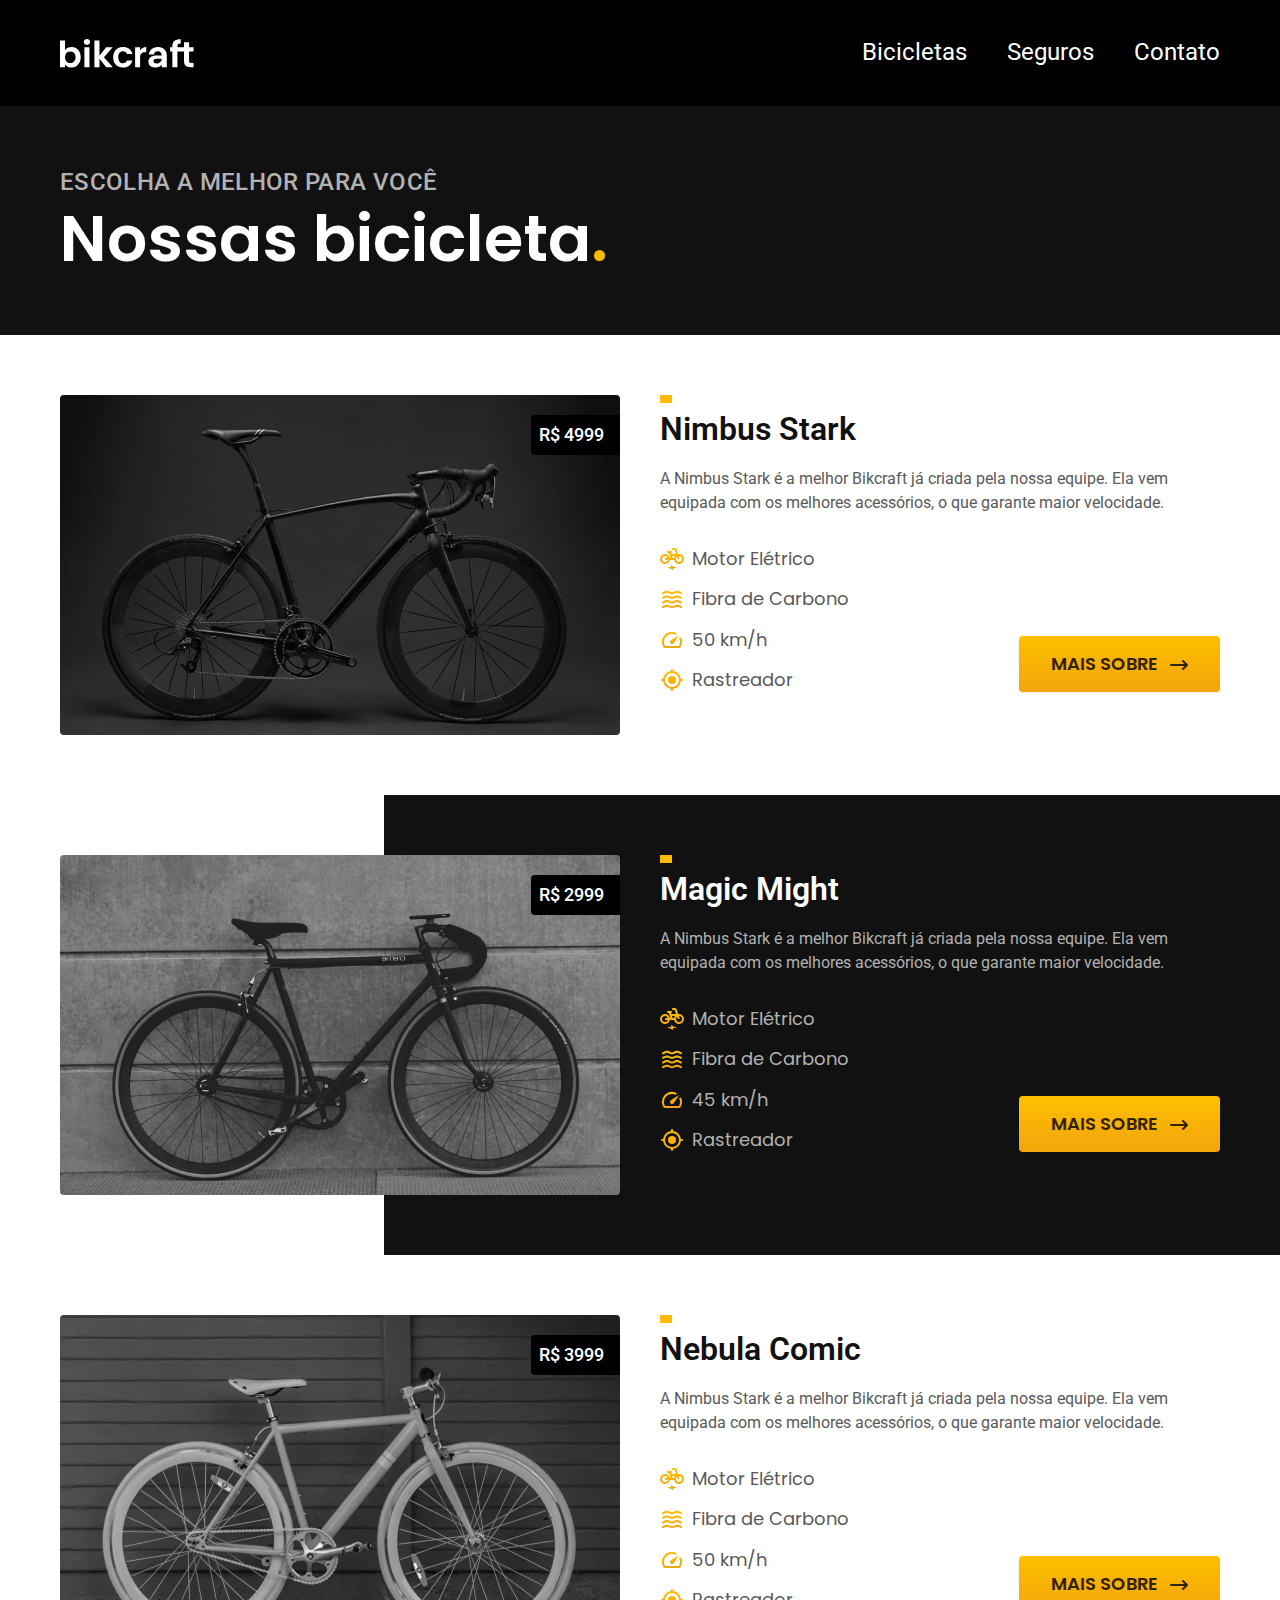
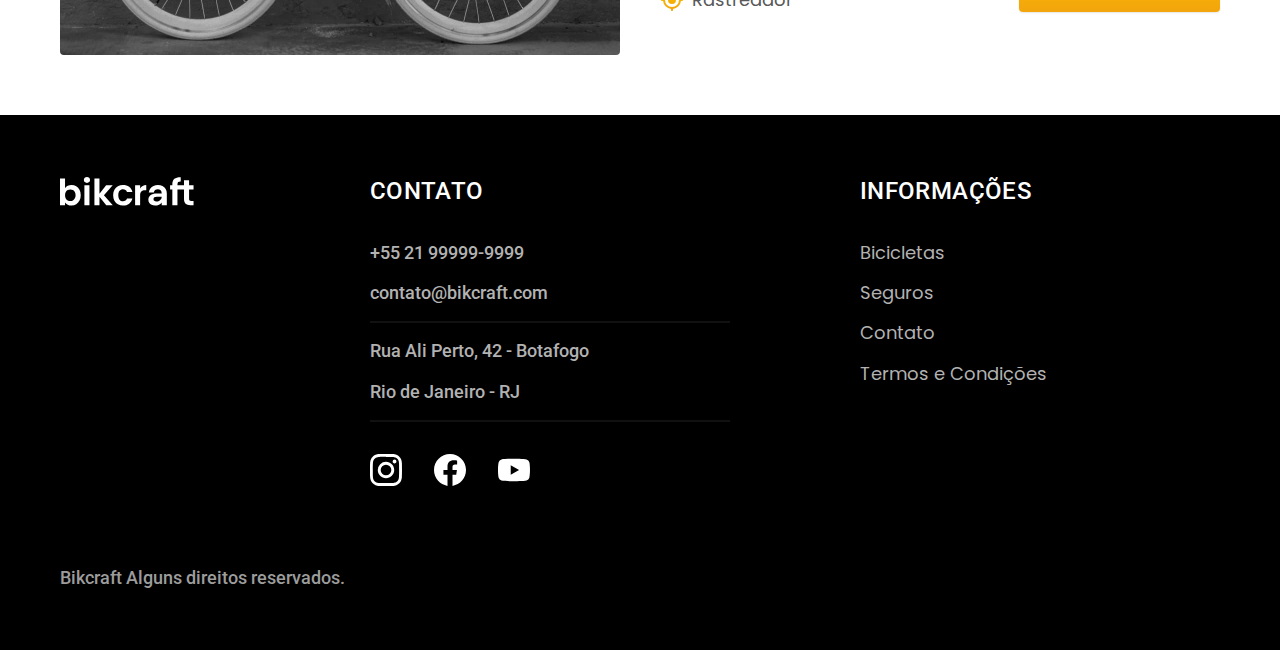
==== bicicletas.html @ b52d88e2 "pagina-bicicletas" ====
<!DOCTYPE html>
<html lang="pt-br">
    <head>
        <meta charset="UTF-8">
        <meta name="viewport" content="width=device-width, initial-scale=1.0">
        
        <title>Bicicletas | Bikcraft</title>
        <meta name="description" content="Termos e Condições">
        <link rel="stylesheet" href="./css/style.css">

        <link rel="preconnect" href="https://fonts.googleapis.com">
        <link rel="preconnect" href="https://fonts.gstatic.com" crossorigin>
        <link href="https://fonts.googleapis.com/css2?family=Merriweather:ital,wght@1,900&family=Poppins:wght@400;600&family=Roboto:wght@400;500&display=swap" rel="stylesheet">

    </head>

<body id="bicicletas">

<header class="header-bg">
    <div class="header container">
        <a href="./">
            <img src="img/bikcraft.svg" alt="Bikcraft">
        </a>
        
        <nav aria-label="primaria">
            <ul class="header-menu  font-2-l cor-0">
                <li><a href="./bicicletas.html">Bicicletas</a></li>
                <li><a href="./seguros.html">Seguros</a></li>
                <li><a href="./contato.html">Contato</a></li>
            </ul>
    </nav>
    </div>
</header>

<main>
    <div class="titulo-bg">
        <div class="titulo container">
            <p class="font-2-l-b cor-5">Escolha a melhor para você</p>
            <h1 class="font-1-xxl cor-0">Nossas bicicleta<span class="cor-p1">.</span></h1>
        </div>

    </div>

    
        <div class="bicicletas container">
            <div class="bicicletas-imagem">
                <img src="img/bicicletas/nimbus.jpg" alt="bicicleta preta">
                <span class="font-2-m cor-0">R$ 4999</span>
            </div>
            <div class="bicicletas-conteudo">
                <h2 class="font-2-xl">Nimbus Stark</h2>
                <p class="font-2-s cor-8">A Nimbus Stark é a melhor Bikcraft já criada pela nossa equipe. Ela vem equipada com os melhores acessórios, o que garante maior velocidade.</p>
                <ul class="font-1-m cor-8">
                    <li>
                        <img src="img/icones/eletrica.svg" alt="">
                        Motor Elétrico
                    </li>
                    <li>
                        <img src="img/icones/carbono.svg" alt="">
                            Fibra de Carbono
                        </li>
                        <li>
                        <img src="img/icones/velocidade.svg" alt="">
                            50 km/h
                        </li>
                        <li>
                        <img src="img/icones/rastreador.svg" alt="">
                            Rastreador
                        </li>
                </ul>
                <a class="botao seta" href="./bicicletas/nimbus.html">Mais Sobre</a>
            </div>
        </div>
    

<div class="bicicletas-bg">
    <div class="bicicletas container">
        <div class="bicicletas-imagem">
            <img src="img/bicicletas/magic.jpg" alt="bicicleta preta">
            <span class="font-2-m cor-0">R$ 2999</span>
        </div>
        <div class="bicicletas-conteudo">
            <h2 class="font-2-xl cor-0">Magic Might</h2>
            <p class="font-2-s cor-5">A Nimbus Stark é a melhor Bikcraft já criada pela nossa equipe. Ela vem equipada com os melhores acessórios, o que garante maior velocidade.</p>
            <ul class="font-1-m cor-5">
                <li>
                    <img src="img/icones/eletrica.svg" alt="">
                    Motor Elétrico
                </li>
                <li>
                    <img src="img/icones/carbono.svg" alt="">
                    Fibra de Carbono
                </li>
                <li>
                    <img src="img/icones/velocidade.svg" alt="">
                    45 km/h
                </li>
                <li>
                    <img src="img/icones/rastreador.svg" alt="">
                    Rastreador
                </li>
            </ul>
            <a class="botao seta" href="./bicicletas/magic.html">Mais Sobre</a>
            
        </div>
    </div>
</div>


    <div class="bicicletas container">
        <div class="bicicletas-imagem">
            <img src="img/bicicletas/nebula.jpg" alt="bicicleta preta">
            <span class="font-2-m cor-0">R$ 3999</span>
        </div>
        <div class="bicicletas-conteudo">
            <h2 class="font-2-xl">Nebula Comic</h2>
            <p class="font-2-s cor-8">A Nimbus Stark é a melhor Bikcraft já criada pela nossa equipe. Ela vem equipada com os melhores acessórios, o que garante maior velocidade.</p>
            <ul class="font-1-m cor-8">
                <li>
                <img src="img/icones/eletrica.svg" alt="">
                    Motor Elétrico
                </li>
                <li>
                    <img src="img/icones/carbono.svg" alt="">
                    Fibra de Carbono
                </li>
                <li>
                    <img src="img/icones/velocidade.svg" alt="">
                    50 km/h
                </li>
                <li>
                    <img src="img/icones/rastreador.svg" alt="">
                    Rastreador
                </li>
            </ul>
            <a class="botao seta" href="./bicicletas/nebula.html">Mais Sobre</a>
        </div>
    </div>

    

</main>

<footer class="footer-bg">
    <div class="footer container">
        <img src="img/bikcraft.svg" alt="Bikcraft">
        <div class="footer-contato">
            <h3 class="font-2-l-b cor-0">Contato</h3>
            <ul class="font-2-m cor-5">
                <li><a href="tel:+5521999999999">+55 21 99999-9999</a></li>
                <li><a href="mailto:contato@bikcraft.com">contato@bikcraft.com</a></li>
                <li>Rua Ali Perto, 42 - Botafogo</li>
                <li>Rio de Janeiro - RJ</li>
            </ul>

            <div class="footer-redes">
                <a href="./">
                <img src="img/redes/instagram.svg" alt="Instagram"></a>
                <a href="./">
                    <img src="img/redes/facebook.svg" alt="facebook"></a>
                    <a href="./">
                        <img src="img/redes/youtube.svg" alt="youtube"></a>
            </div>
        </div>
        <div class="footer-informacoes">
            <h3 class="font-2-l-b cor-0">Informações</h3>
            <nav>
                <ul class="font-1-m cor-5">
                    <li><a href="./bicicletas.html">Bicicletas</a></li>
                    <li><a href="./seguros.html">Seguros</a></li>
                    <li><a href="./contato.html">Contato</a></li>
                    <li><a href="./termos.html">Termos e Condições</a></li>
                </ul>
            </nav>
        </div>
        <p class="footer-copy font-2-m cor-6"> Bikcraft Alguns direitos reservados.</p>
    </div>
</footer>
    
    
    
    
        </body>
    </html>
---- css/style.css ----
@import "./global/global.css";
@import "./utilidades/tipografia.css";
@import "./utilidades/cores.css";

@import "./global/header.css";
@import "./global/footer.css";

/*UTILIDADES*/
@import "./utilidades/componentes.css";

/*HOME*/
@import "./home/introducao.css";
@import "./home/tecnologia.css";
@import "./home/parceiros.css";
@import "./home/depoimento.css";

/*BICICLETAS*/
@import "./bicicletas/bicicletas-listas.css";
@import "./bicicletas/bicicletas.css";

/*SEGUROS*/
@import "./seguros/seguros.css";

/*TERMOS*/
@import "./termos/termos.css";
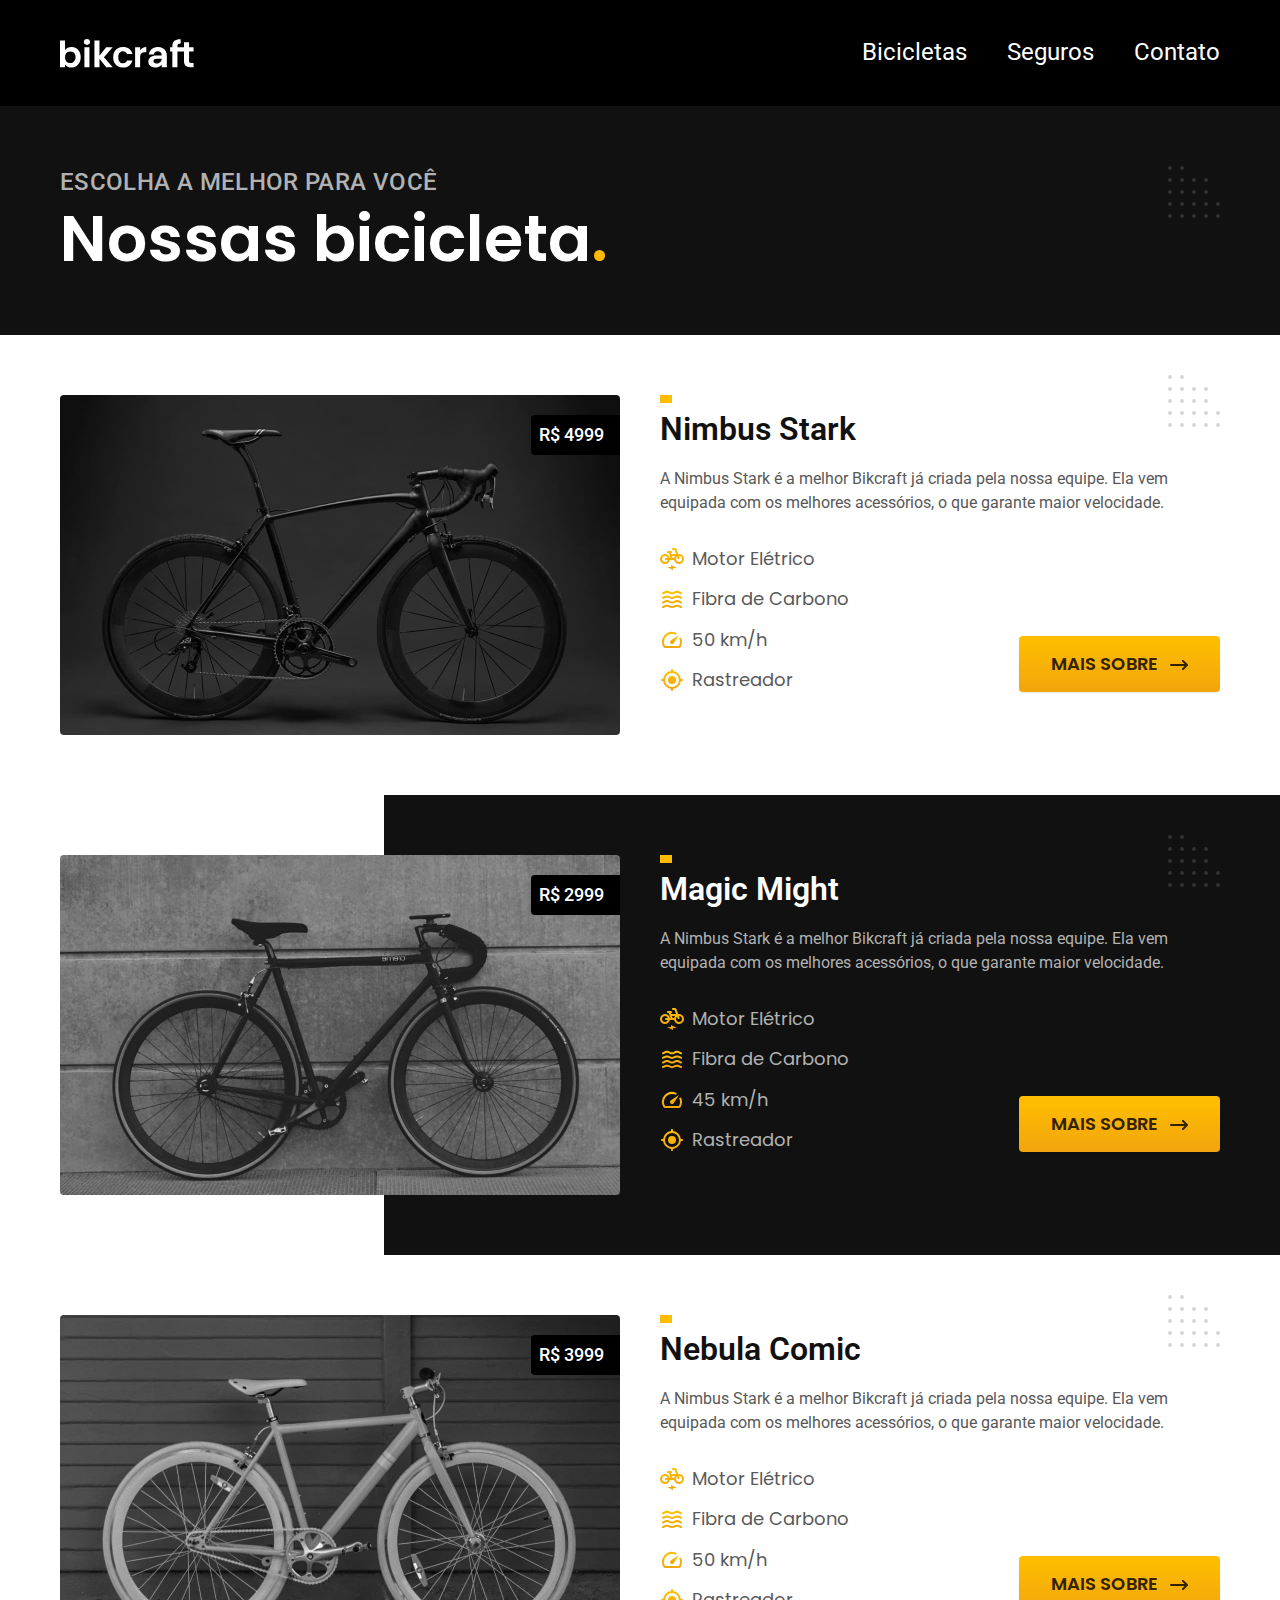
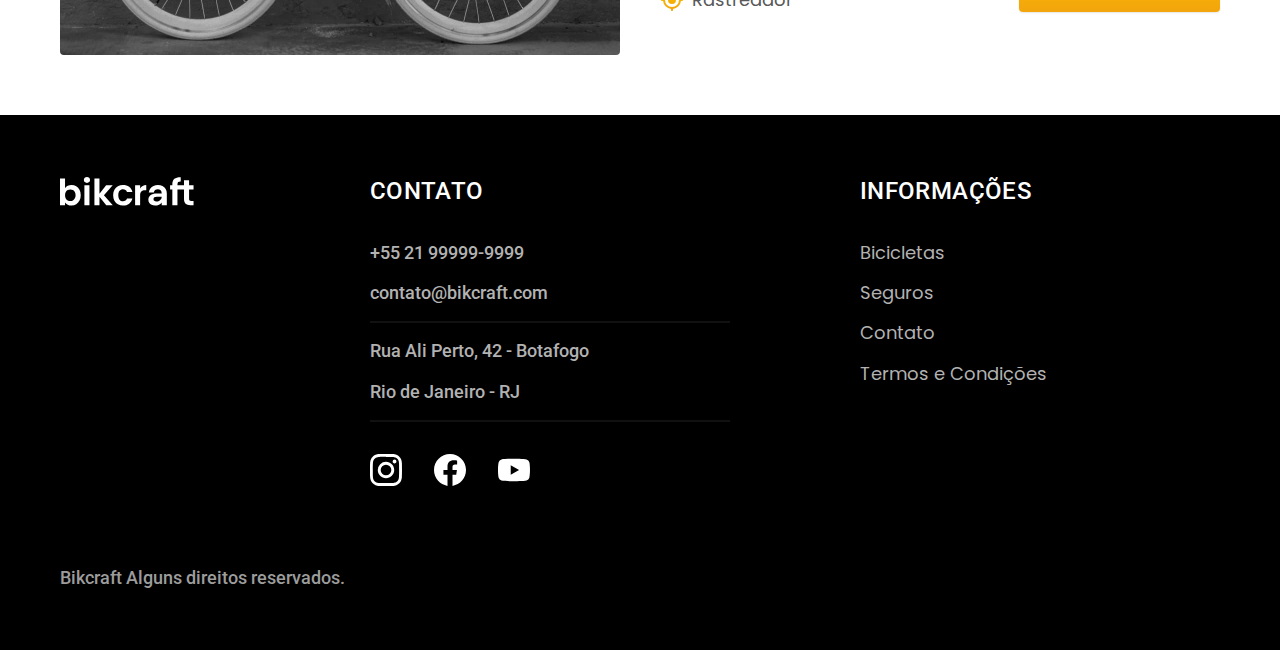
==== commit b6c8cf81: "detalhes e orcamento" ====
--- a/bicicletas.html
+++ b/bicicletas.html
@@ -6,6 +6,7 @@
         
         <title>Bicicletas | Bikcraft</title>
         <meta name="description" content="Termos e Condições">
+        <link rel="preload" href="./css/style.css" as="style">
         <link rel="stylesheet" href="./css/style.css">
 
         <link rel="preconnect" href="https://fonts.googleapis.com">
--- a/css/style.css
+++ b/css/style.css
@@ -7,6 +7,7 @@
 
 /*UTILIDADES*/
 @import "./utilidades/componentes.css";
+@import "./utilidades/formulario.css";
 
 /*HOME*/
 @import "./home/introducao.css";
@@ -18,8 +19,23 @@
 @import "./bicicletas/bicicletas-listas.css";
 @import "./bicicletas/bicicletas.css";
 
+/*BICICLETA*/
+@import "./bicicleta/bicicleta.css";
+@import "./bicicleta/seguro.css";
+
+
 /*SEGUROS*/
 @import "./seguros/seguros.css";
+@import "./seguros/vantangens.css";
+@import "./seguros/perguntas.css";
+
+
+/*CONTATO*/
+@import "./contato/contato.css";
+@import "./contato/lojas.css";
+
+/*CONTATO*/
+@import "./orcamento/orcamento.css";
 
 /*TERMOS*/
 @import "./termos/termos.css";
--- a/css/style.css
+++ b/css/style.css
@@ -7,6 +7,7 @@
 
 /*UTILIDADES*/
 @import "./utilidades/componentes.css";
+@import "./utilidades/formulario.css";
 
 /*HOME*/
 @import "./home/introducao.css";
@@ -18,8 +19,23 @@
 @import "./bicicletas/bicicletas-listas.css";
 @import "./bicicletas/bicicletas.css";
 
+/*BICICLETA*/
+@import "./bicicleta/bicicleta.css";
+@import "./bicicleta/seguro.css";
+
+
 /*SEGUROS*/
 @import "./seguros/seguros.css";
+@import "./seguros/vantangens.css";
+@import "./seguros/perguntas.css";
+
+
+/*CONTATO*/
+@import "./contato/contato.css";
+@import "./contato/lojas.css";
+
+/*CONTATO*/
+@import "./orcamento/orcamento.css";
 
 /*TERMOS*/
 @import "./termos/termos.css";
